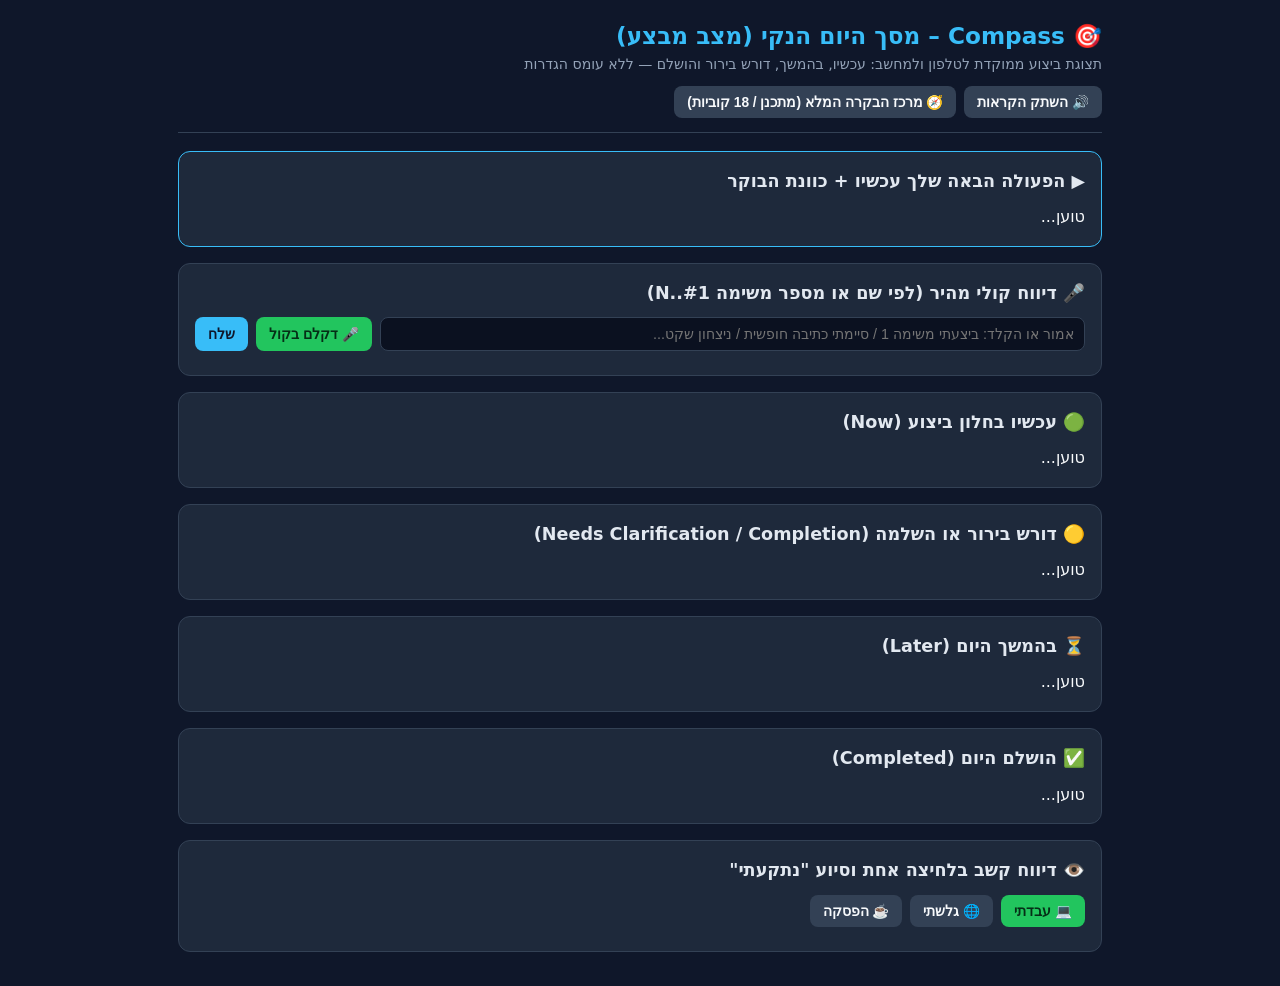
==== app/static/today/index.html @ 18bfe498 "feat: add dedicated Today Execution Screen (/today/), explicit time-window end input, and Quick Capt" ====
<!DOCTYPE html>
<html lang="he" dir="rtl">
<head>
  <meta charset="UTF-8" />
  <meta name="viewport" content="width=device-width, initial-scale=1.0" />
  <meta name="theme-color" content="#0f172a" />
  <link rel="manifest" href="/control-center/manifest.webmanifest" />
  <link rel="icon" href="/control-center/icon.svg" type="image/svg+xml" />
  <title>Compass – מסך היום (מצב מבצע)</title>
  <style>
    :root {
      --bg: #0f172a;
      --card: #1e293b;
      --border: #334155;
      --text: #f8fafc;
      --muted: #94a3b8;
      --accent: #38bdf8;
      --ok: #22c55e;
      --warn: #f59e0b;
    }
    * { box-sizing: border-box; }
    body {
      margin: 0;
      font-family: system-ui, -apple-system, "Segoe UI", Roboto, sans-serif;
      background: var(--bg);
      color: var(--text);
      padding: 18px;
      max-width: 960px;
      margin-inline: auto;
      line-height: 1.55;
    }
    header {
      display: flex;
      justify-content: space-between;
      align-items: center;
      flex-wrap: wrap;
      gap: 10px;
      border-bottom: 1px solid var(--border);
      padding-bottom: 14px;
      margin-bottom: 18px;
    }
    h1 { margin: 0; font-size: 1.45rem; color: var(--accent); }
    h2 { margin: 0 0 10px 0; font-size: 1.1rem; color: #e2e8f0; }
    .card {
      background: var(--card);
      border: 1px solid var(--border);
      border-radius: 12px;
      padding: 16px;
      margin-bottom: 16px;
    }
    .badge {
      display: inline-block;
      padding: 3px 9px;
      border-radius: 999px;
      font-size: 0.78rem;
      font-weight: 600;
      background: #334155;
    }
    .badge.ok { background: rgba(34, 197, 94, 0.2); color: #4ade80; }
    .badge.warn { background: rgba(245, 158, 11, 0.2); color: #fbbf24; }
    button {
      background: var(--accent);
      color: #0f172a;
      border: none;
      border-radius: 8px;
      padding: 8px 13px;
      font-weight: 700;
      cursor: pointer;
      font-size: 0.86rem;
    }
    button.secondary { background: #334155; color: var(--text); }
    button.ok { background: var(--ok); color: #052e16; }
    button.warn { background: var(--warn); color: #451a03; }
    input[type="text"] {
      background: #0b1120;
      border: 1px solid var(--border);
      color: var(--text);
      padding: 8px 10px;
      border-radius: 8px;
      font-size: 0.9rem;
    }
    .task-row {
      display: flex;
      justify-content: space-between;
      align-items: center;
      flex-wrap: wrap;
      gap: 8px;
      padding: 10px 0;
      border-bottom: 1px solid rgba(51, 65, 85, 0.6);
    }
  </style>
</head>
<body>
  <header>
    <div>
      <h1>🎯 Compass – מסך היום הנקי (מצב מבצע)</h1>
      <div style="color:var(--muted); font-size:0.88rem;">
        תצוגת ביצוע ממוקדת לטלפון ולמחשב: עכשיו, בהמשך, דורש בירור והושלם — ללא עומס הגדרות
      </div>
    </div>
    <div style="display:flex; gap:8px; flex-wrap:wrap;">
      <button id="mute-btn" class="secondary" onclick="toggleMute()">🔊 השתק הקראות</button>
      <a href="/control-center/" style="text-decoration:none;"><button class="secondary">🧭 מרכז הבקרה המלא (מתכנן / 18 קוביות)</button></a>
    </div>
  </header>

  <!-- 1. Focused Next Action + Morning Intent -->
  <div class="card" style="border-color: var(--accent);">
    <h2>▶️ הפעולה הבאה שלך עכשיו + כוונת הבוקר</h2>
    <div id="next-action-box">טוען...</div>
  </div>

  <!-- 2. Voice & Quick Command Bar -->
  <div class="card">
    <h2>🎤 דיווח קולי מהיר (לפי שם או מספר משימה #1..N)</h2>
    <div style="display:flex; gap:8px; flex-wrap:wrap;">
      <input id="voice-text" type="text" placeholder="אמור או הקלד: ביצעתי משימה 1 / סיימתי כתיבה חופשית / ניצחון שקט..." style="flex:1;" />
      <button class="ok" onclick="startMic()">🎤 דקלם בקול</button>
      <button onclick="submitVoice()">שלח</button>
    </div>
    <div id="voice-confirm-area" style="margin-top:8px;"></div>
  </div>

  <!-- 3. The 4 Today Sections (Section 17 of Unified Spec) -->
  <div class="card">
    <h2>🟢 עכשיו בחלון ביצוע (Now)</h2>
    <div id="sec-now">טוען...</div>
  </div>

  <div class="card">
    <h2>🟡 דורש בירור או השלמה (Needs Clarification / Completion)</h2>
    <div id="sec-clarify">טוען...</div>
  </div>

  <div class="card">
    <h2>⏳ בהמשך היום (Later)</h2>
    <div id="sec-later">טוען...</div>
  </div>

  <div class="card">
    <h2>✅ הושלם היום (Completed)</h2>
    <div id="sec-done">טוען...</div>
  </div>

  <!-- 4. One-Click Attention & Stuck Output -->
  <div class="card">
    <h2>👁️ דיווח קשב בלחיצה אחת וסיוע "נתקעתי"</h2>
    <div style="display:flex; gap:8px; flex-wrap:wrap; margin-bottom:8px;">
      <button class="ok" onclick="reportAttn('worked')">💻 עבדתי</button>
      <button class="secondary" onclick="reportAttn('browsed')">🌐 גלשתי</button>
      <button class="secondary" onclick="reportAttn('break')">☕ הפסקה</button>
    </div>
    <div id="status-banner" style="font-size:0.88rem; color:var(--accent);"></div>
  </div>

  <script>
    let todayState = null;

    async function loadToday() {
      const [todayRes, nextRes, intentRes] = await Promise.all([
        fetch('/api/v6/today-screen?user_id=moshe'),
        fetch('/api/routines/executor/next-action?user_id=moshe'),
        fetch('/api/v6/morning-intent?user_id=moshe')
      ]);
      todayState = await todayRes.json();
      const nextData = await nextRes.json();
      const intentData = await intentRes.json();

      const muteBtn = document.getElementById('mute-btn');
      const isMuted = todayState.context_mode?.global_mute_tts;
      muteBtn.textContent = isMuted ? '🔇 הקראות מושתקות (בטל)' : '🔊 השתק הקראות';
      muteBtn.className = isMuted ? 'warn' : 'secondary';

      const na = nextData.next_action || {};
      const prep = nextData.preparation_protocol;
      document.getElementById('next-action-box').innerHTML = `
        <div style="font-size:1.1rem; font-weight:700; margin-bottom:4px;">${na.title || 'אין פעולה דחופה כרגע'} (${na.minutes || 5} דק׳)</div>
        <div style="color:var(--muted); margin-bottom:6px;">${na.instruction_he || ''}</div>
        ${intentData.has_intent ? `<div><strong>🎯 ניצחון הבוקר שלך:</strong> <span class="badge ok">${intentData.intent.meaningful_win_text}</span></div>` : ''}
        ${prep ? `<div style="margin-top:8px; padding:8px; background:#0b1120; border-radius:8px; font-size:0.84rem;">
          🧘 <strong>פרוטוקול הכנה להפחתת התנגדות (${prep.breathing_seconds} שנ׳):</strong> עצור לרגע -> זהו תחושה בגוף -> נשום ברוגע -> התמקד בצעד הראשון בלבד.
        </div>` : ''}
      `;

      renderList('sec-now', todayState.sections?.now || []);
      renderList('sec-clarify', todayState.sections?.needs_clarification_or_completion || []);
      renderList('sec-later', todayState.sections?.later || []);
      renderList('sec-done', todayState.sections?.completed || []);
    }

    function renderList(elId, items) {
      const el = document.getElementById(elId);
      if (!items.length) {
        el.innerHTML = '<div style="color:var(--muted); font-size:0.86rem;">אין פריטים בקטגוריה זו כרגע.</div>';
        return;
      }
      el.innerHTML = items.map(inst => `
        <div class="task-row">
          <div>
            <input type="checkbox" ${inst.execution_outcome === 'completed' ? 'checked' : ''}
              onchange="toggleCheck('${inst.instance_id}', this.checked)"
              style="transform:scale(1.3); margin-left:8px; cursor:pointer;" />
            <span class="badge ok">#${inst.daily_voice_number}</span>
            <strong>${inst.name}</strong>
            <span style="color:var(--muted); font-size:0.82rem;">(חלון: ${inst.preferred_time}–${inst.window_end_time || inst.check_time})</span>
          </div>
          <div style="display:flex; gap:6px;">
            <button class="warn" onclick="stuckHelp('${inst.instance_id}')">נתקעתי</button>
            <button class="secondary" onclick="undoTask('${inst.instance_id}')">↩ בטל</button>
          </div>
        </div>
      `).join('');
    }

    async function toggleCheck(instanceId, checked) {
      await fetch(`/api/v6/instances/${encodeURIComponent(instanceId)}/report`, {
        method: 'POST',
        headers: {'Content-Type': 'application/json'},
        body: JSON.stringify({user_id: 'moshe', outcome: checked ? 'completed' : 'unknown', source: 'today_screen_checkbox'})
      });
      await loadToday();
    }

    async function undoTask(instanceId) {
      await fetch(`/api/v6/instances/${encodeURIComponent(instanceId)}/undo?user_id=moshe`, {method: 'POST'});
      await loadToday();
    }

    async function stuckHelp(instanceId) {
      const res = await fetch(`/api/v6/instances/${encodeURIComponent(instanceId)}/stuck?user_id=moshe`);
      const data = await res.json();
      const tips = (data.suggestions || []).map(s => `• ${s.title_he}: ${s.description_he}`).join('\n');
      document.getElementById('status-banner').innerText = `🛟 סיוע לפעולה '${data.name}':\n${tips}`;
    }

    async function submitVoice() {
      const text = document.getElementById('voice-text').value.trim();
      if (!text) return;
      const res = await fetch('/api/v6/voice/command', {
        method: 'POST',
        headers: {'Content-Type': 'application/json'},
        body: JSON.stringify({user_id: 'moshe', transcript: text, source_device: 'today_screen_voice'})
      });
      const data = await res.json();
      const area = document.getElementById('voice-confirm-area');
      if (data.status === 'pending_confirmation' && data.matched_instance) {
        area.innerHTML = `
          <div style="background:rgba(34,197,94,0.15); border:1px solid var(--ok); padding:10px; border-radius:8px;">
            <div>${data.message_he}</div>
            <button class="ok" style="margin-top:6px;" onclick="confirmVoice('${data.command_id}', '${data.matched_instance.instance_id}')">אשר שמירה קולית ✓</button>
          </div>
        `;
      } else if (data.status === 'ambiguous_requires_choice') {
        area.innerHTML = `
          <div style="background:rgba(245,158,11,0.15); border:1px solid var(--warn); padding:10px; border-radius:8px;">
            <div>${data.message_he}</div>
            <div style="display:flex; gap:6px; margin-top:6px; flex-wrap:wrap;">
              ${(data.candidates || []).map(c => `<button class="ok" onclick="confirmVoice('${data.command_id}', '${c.instance_id}')">בחר #${c.daily_voice_number}: ${c.name}</button>`).join('')}
            </div>
          </div>
        `;
      } else {
        area.innerHTML = `<div style="color:#fbbf24;">${data.message_he || ''}</div>`;
      }
    }

    async function confirmVoice(cmdId, instId) {
      const res = await fetch(`/api/v6/voice/confirm/${encodeURIComponent(cmdId)}`, {
        method: 'POST',
        headers: {'Content-Type': 'application/json'},
        body: JSON.stringify({user_id: 'moshe', selected_instance_id: instId, learn_phrase_on_confirm: true})
      });
      const data = await res.json();
      document.getElementById('voice-confirm-area').innerHTML = `<div style="color:#4ade80;">✅ ${data.visual_confirmation_he}</div>`;
      document.getElementById('voice-text').value = '';
      await loadToday();
    }

    function startMic() {
      const SpeechRecognition = window.SpeechRecognition || window.webkitSpeechRecognition;
      if (!SpeechRecognition) return alert('הדפדפן אינו תומך ב-Web Speech API הישיר; ניתן להקליד בתיבה.');
      const rec = new SpeechRecognition();
      rec.lang = 'he-IL';
      rec.onresult = (e) => {
        document.getElementById('voice-text').value = e.results[0][0].transcript;
        submitVoice();
      };
      rec.start();
    }

    async function toggleMute() {
      const cur = todayState?.context_mode?.global_mute_tts || false;
      await fetch('/api/v6/context-mode', {
        method: 'PATCH',
        headers: {'Content-Type': 'application/json'},
        body: JSON.stringify({user_id: 'moshe', global_mute_tts: !cur})
      });
      await loadToday();
    }

    async function reportAttn(category) {
      const res = await fetch('/api/v6/attention/report', {
        method: 'POST',
        headers: {'Content-Type': 'application/json'},
        body: JSON.stringify({user_id: 'moshe', category})
      });
      const data = await res.json();
      document.getElementById('status-banner').innerText = data.success ? `נרשם דיווח קשב: ${category}` : data.message_he;
    }

    loadToday();
  </script>
</body>
</html>
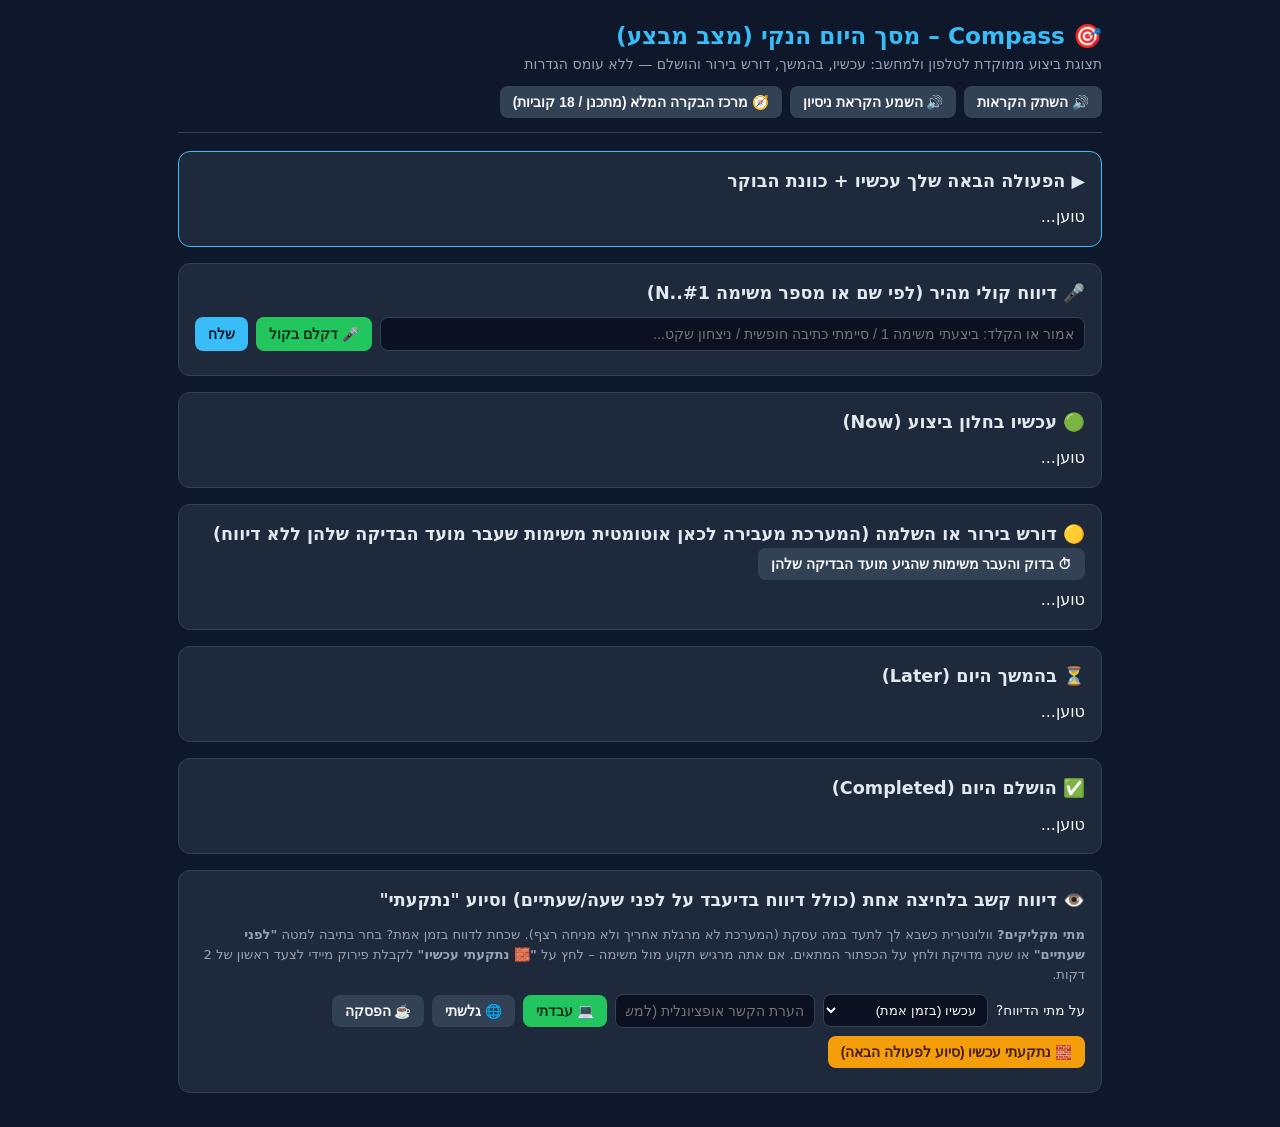
==== commit 2382d798: "feat: add SVG infographics for all morning exercises, retroactive attention reporting, rule builder " ====
--- a/app/static/today/index.html
+++ b/app/static/today/index.html
@@ -100,6 +100,7 @@
     </div>
     <div style="display:flex; gap:8px; flex-wrap:wrap;">
       <button id="mute-btn" class="secondary" onclick="toggleMute()">🔊 השתק הקראות</button>
+      <button class="secondary" onclick="testTtsToday()">🔊 השמע הקראת ניסיון</button>
       <a href="/control-center/" style="text-decoration:none;"><button class="secondary">🧭 מרכז הבקרה המלא (מתכנן / 18 קוביות)</button></a>
     </div>
   </header>
@@ -128,7 +129,10 @@
   </div>
 
   <div class="card">
-    <h2>🟡 דורש בירור או השלמה (Needs Clarification / Completion)</h2>
+    <div style="display:flex; justify-content:space-between; align-items:center; flex-wrap:wrap; margin-bottom:8px;">
+      <h2 style="margin:0;">🟡 דורש בירור או השלמה (המערכת מעבירה לכאן אוטומטית משימות שעבר מועד הבדיקה שלהן ללא דיווח)</h2>
+      <button class="secondary" onclick="runSchedulerNow()">⏱ בדוק והעבר משימות שהגיע מועד הבדיקה שלהן</button>
+    </div>
     <div id="sec-clarify">טוען...</div>
   </div>
 
@@ -144,13 +148,26 @@
 
   <!-- 4. One-Click Attention & Stuck Output -->
   <div class="card">
-    <h2>👁️ דיווח קשב בלחיצה אחת וסיוע "נתקעתי"</h2>
-    <div style="display:flex; gap:8px; flex-wrap:wrap; margin-bottom:8px;">
+    <h2>👁️ דיווח קשב בלחיצה אחת (כולל דיווח בדיעבד על לפני שעה/שעתיים) וסיוע "נתקעתי"</h2>
+    <div style="font-size:0.82rem; color:var(--muted); margin-bottom:8px;">
+      <strong>מתי מקליקים?</strong> וולונטרית כשבא לך לתעד במה עסקת (המערכת לא מרגלת אחריך ולא מניחה רצף). שכחת לדווח בזמן אמת? בחר בתיבה למטה <strong>"לפני שעתיים"</strong> או שעה מדויקת ולחץ על הכפתור המתאים. אם אתה מרגיש תקוע מול משימה – לחץ על <strong>"🧱 נתקעתי עכשיו"</strong> לקבלת פירוק מיידי לצעד ראשון של 2 דקות.
+    </div>
+    <div style="display:flex; gap:8px; flex-wrap:wrap; align-items:center; margin-bottom:8px;">
+      <label style="font-size:0.85rem;">על מתי הדיווח?</label>
+      <select id="attn-offset" style="background:#0b1120; color:var(--text); border:1px solid var(--border); padding:7px; border-radius:8px;">
+        <option value="0">עכשיו (בזמן אמת)</option>
+        <option value="30">לפני חצי שעה (30 דק׳)</option>
+        <option value="60">לפני שעה (60 דק׳)</option>
+        <option value="120">לפני שעתיים (120 דק׳)</option>
+        <option value="180">לפני 3 שעות (180 דק׳)</option>
+      </select>
+      <input id="attn-note" type="text" placeholder="הערת הקשר אופציונלית (למשל: מחקר AI)" style="width:200px;" />
       <button class="ok" onclick="reportAttn('worked')">💻 עבדתי</button>
       <button class="secondary" onclick="reportAttn('browsed')">🌐 גלשתי</button>
       <button class="secondary" onclick="reportAttn('break')">☕ הפסקה</button>
-    </div>
-    <div id="status-banner" style="font-size:0.88rem; color:var(--accent);"></div>
+      <button class="warn" onclick="generalStuckHelp()">🧱 נתקעתי עכשיו (סיוע לפעולה הבאה)</button>
+    </div>
+    <div id="status-banner" style="font-size:0.88rem; color:var(--accent); white-space:pre-line;"></div>
   </div>
 
   <script>
@@ -188,6 +205,24 @@
       renderList('sec-done', todayState.sections?.completed || []);
     }
 
+    function renderBlocks(blocks) {
+      if (!blocks || !blocks.length) return '';
+      return `<div style="margin-top:6px; padding:10px; background:#0b1120; border-radius:8px; border:1px solid var(--border); font-size:0.84rem; color:#cbd5e1; width:100%;">` +
+        blocks.map(b => {
+          if (b.block_type === 'notes' || b.block_type === 'measurement' || b.block_type === 'question') {
+            return `<div style="margin-bottom:4px;"><strong>${b.title || 'פירוט'}:</strong> ${b.text || ''}</div>`;
+          }
+          if ((b.block_type === 'steps' || b.block_type === 'mistakes') && Array.isArray(b.steps)) {
+            return `<div style="margin-bottom:4px;"><strong>${b.title || 'שלבים'}:</strong><ul style="margin:2px 0 4px 0; padding-right:18px;">${b.steps.map(s => `<li>${s}</li>`).join('')}</ul></div>`;
+          }
+          if ((b.block_type === 'image' || b.block_type === 'infographic') && b.url) {
+            return `<div style="margin-top:6px;"><strong>🖼 ${b.title || 'אינפוגרפיקה / תמונה'}:</strong><br/><a href="${b.url}" target="_blank"><img src="${b.url}" alt="${b.title || ''}" style="max-width:100%; max-height:280px; border-radius:8px; margin-top:6px; border:1px solid var(--border);" /></a></div>`;
+          }
+          return '';
+        }).join('') +
+      `</div>`;
+    }
+
     function renderList(elId, items) {
       const el = document.getElementById(elId);
       if (!items.length) {
@@ -195,19 +230,22 @@
         return;
       }
       el.innerHTML = items.map(inst => `
-        <div class="task-row">
-          <div>
-            <input type="checkbox" ${inst.execution_outcome === 'completed' ? 'checked' : ''}
-              onchange="toggleCheck('${inst.instance_id}', this.checked)"
-              style="transform:scale(1.3); margin-left:8px; cursor:pointer;" />
-            <span class="badge ok">#${inst.daily_voice_number}</span>
-            <strong>${inst.name}</strong>
-            <span style="color:var(--muted); font-size:0.82rem;">(חלון: ${inst.preferred_time}–${inst.window_end_time || inst.check_time})</span>
+        <div class="task-row" style="flex-direction:column; align-items:stretch;">
+          <div style="display:flex; justify-content:space-between; align-items:center; flex-wrap:wrap; gap:8px;">
+            <div>
+              <input type="checkbox" ${inst.execution_outcome === 'completed' ? 'checked' : ''}
+                onchange="toggleCheck('${inst.instance_id}', this.checked)"
+                style="transform:scale(1.3); margin-left:8px; cursor:pointer;" />
+              <span class="badge ok">#${inst.daily_voice_number}</span>
+              <strong>${inst.name}</strong>
+              <span style="color:var(--muted); font-size:0.82rem;">(חלון: ${inst.preferred_time}–${inst.window_end_time || inst.check_time})</span>
+            </div>
+            <div style="display:flex; gap:6px;">
+              <button class="warn" onclick="stuckHelp('${inst.instance_id}')">נתקעתי</button>
+              <button class="secondary" onclick="undoTask('${inst.instance_id}')">↩ בטל</button>
+            </div>
           </div>
-          <div style="display:flex; gap:6px;">
-            <button class="warn" onclick="stuckHelp('${inst.instance_id}')">נתקעתי</button>
-            <button class="secondary" onclick="undoTask('${inst.instance_id}')">↩ בטל</button>
-          </div>
+          ${renderBlocks(inst.content_blocks)}
         </div>
       `).join('');
     }
@@ -299,13 +337,60 @@
     }
 
     async function reportAttn(category) {
+      const minutes_ago = parseInt(document.getElementById('attn-offset')?.value || '0', 10);
+      const context_note = document.getElementById('attn-note')?.value.trim() || null;
       const res = await fetch('/api/v6/attention/report', {
         method: 'POST',
         headers: {'Content-Type': 'application/json'},
-        body: JSON.stringify({user_id: 'moshe', category})
+        body: JSON.stringify({user_id: 'moshe', category, minutes_ago, context_note})
       });
       const data = await res.json();
-      document.getElementById('status-banner').innerText = data.success ? `נרשם דיווח קשב: ${category}` : data.message_he;
+      const whenTxt = minutes_ago > 0 ? ` (תועד רטרואקטיבית ללפני ${minutes_ago} דקות)` : ' (תועד לזמן אמת)';
+      document.getElementById('status-banner').innerText = data.success
+        ? `✅ נרשם דיווח קשב: ${category}${whenTxt}${context_note ? ' | הערה: ' + context_note : ''}`
+        : data.message_he;
+      if (document.getElementById('attn-note')) document.getElementById('attn-note').value = '';
+    }
+
+    async function generalStuckHelp() {
+      const all = todayState?.all_instances || [];
+      const firstOpen = all.find(i => i.execution_outcome !== 'completed') || all[0];
+      if (firstOpen) {
+        await stuckHelp(firstOpen.instance_id);
+      } else {
+        document.getElementById('status-banner').innerText = '🛟 סיוע "נתקעתי":\n• צעד ראשון של 2 דקות: קח נשימה אחת ל-45 שניות ובצע רק את הפעולה הראשונה למשך 120 שניות בלי מחויבות להמשיך.\n• או עבור לגרסה המינימלית של ההרגל להיום.';
+      }
+    }
+
+    async function runSchedulerNow() {
+      const nowStr = new Date().toTimeString().slice(0, 5);
+      await fetch('/api/v6/scheduler/tick', {
+        method: 'POST',
+        headers: {'Content-Type': 'application/json'},
+        body: JSON.stringify({user_id: 'moshe', current_time: nowStr})
+      });
+      const res = await fetch(`/api/v6/today-screen?user_id=moshe&current_time=${encodeURIComponent(nowStr)}`);
+      todayState = await res.json();
+      renderList('sec-now', todayState.sections?.now || []);
+      renderList('sec-clarify', todayState.sections?.needs_clarification_or_completion || []);
+      renderList('sec-later', todayState.sections?.later || []);
+      renderList('sec-done', todayState.sections?.completed || []);
+      document.getElementById('status-banner').innerText = `⏱ בוצעה בדיקת מועדי סיום לשעה ${nowStr} – משימות שעבר מועד הבדיקה שלהן ללא דיווח הועברו אל "דורש בירור או השלמה".`;
+    }
+
+    function testTtsToday() {
+      if (todayState?.context_mode?.global_mute_tts) {
+        alert('ההקראות מושתקות כרגע (Mute). לחץ על "🔇 הקראות מושתקות (בטל)" כדי לשמוע הקראה.');
+        return;
+      }
+      if (!('speechSynthesis' in window)) {
+        alert('הדפדפן אינו תומך בהקראת TTS.');
+        return;
+      }
+      window.speechSynthesis.cancel();
+      const u = new SpeechSynthesisUtterance('שלום משה, מערכת ההקראה של קומפאס פעילה ומוכנה.');
+      u.lang = 'he-IL';
+      window.speechSynthesis.speak(u);
     }
 
     loadToday();
